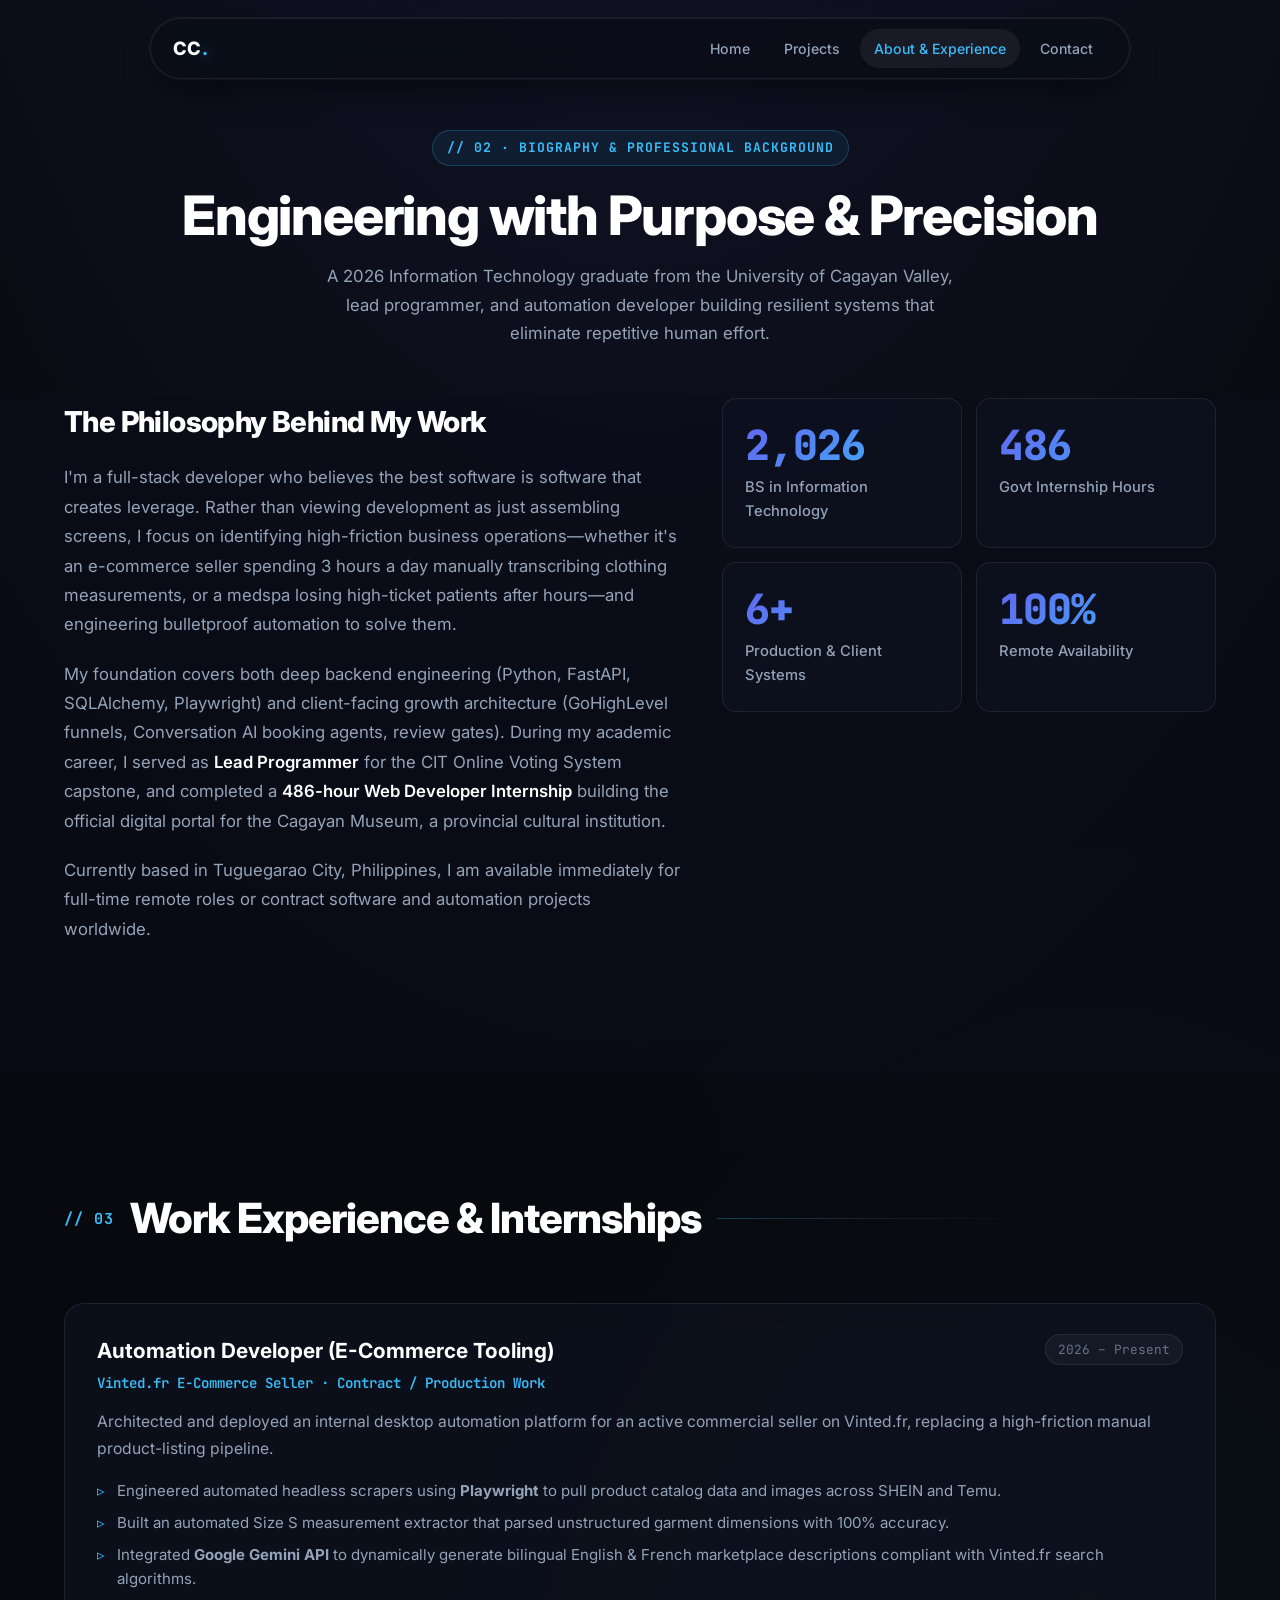
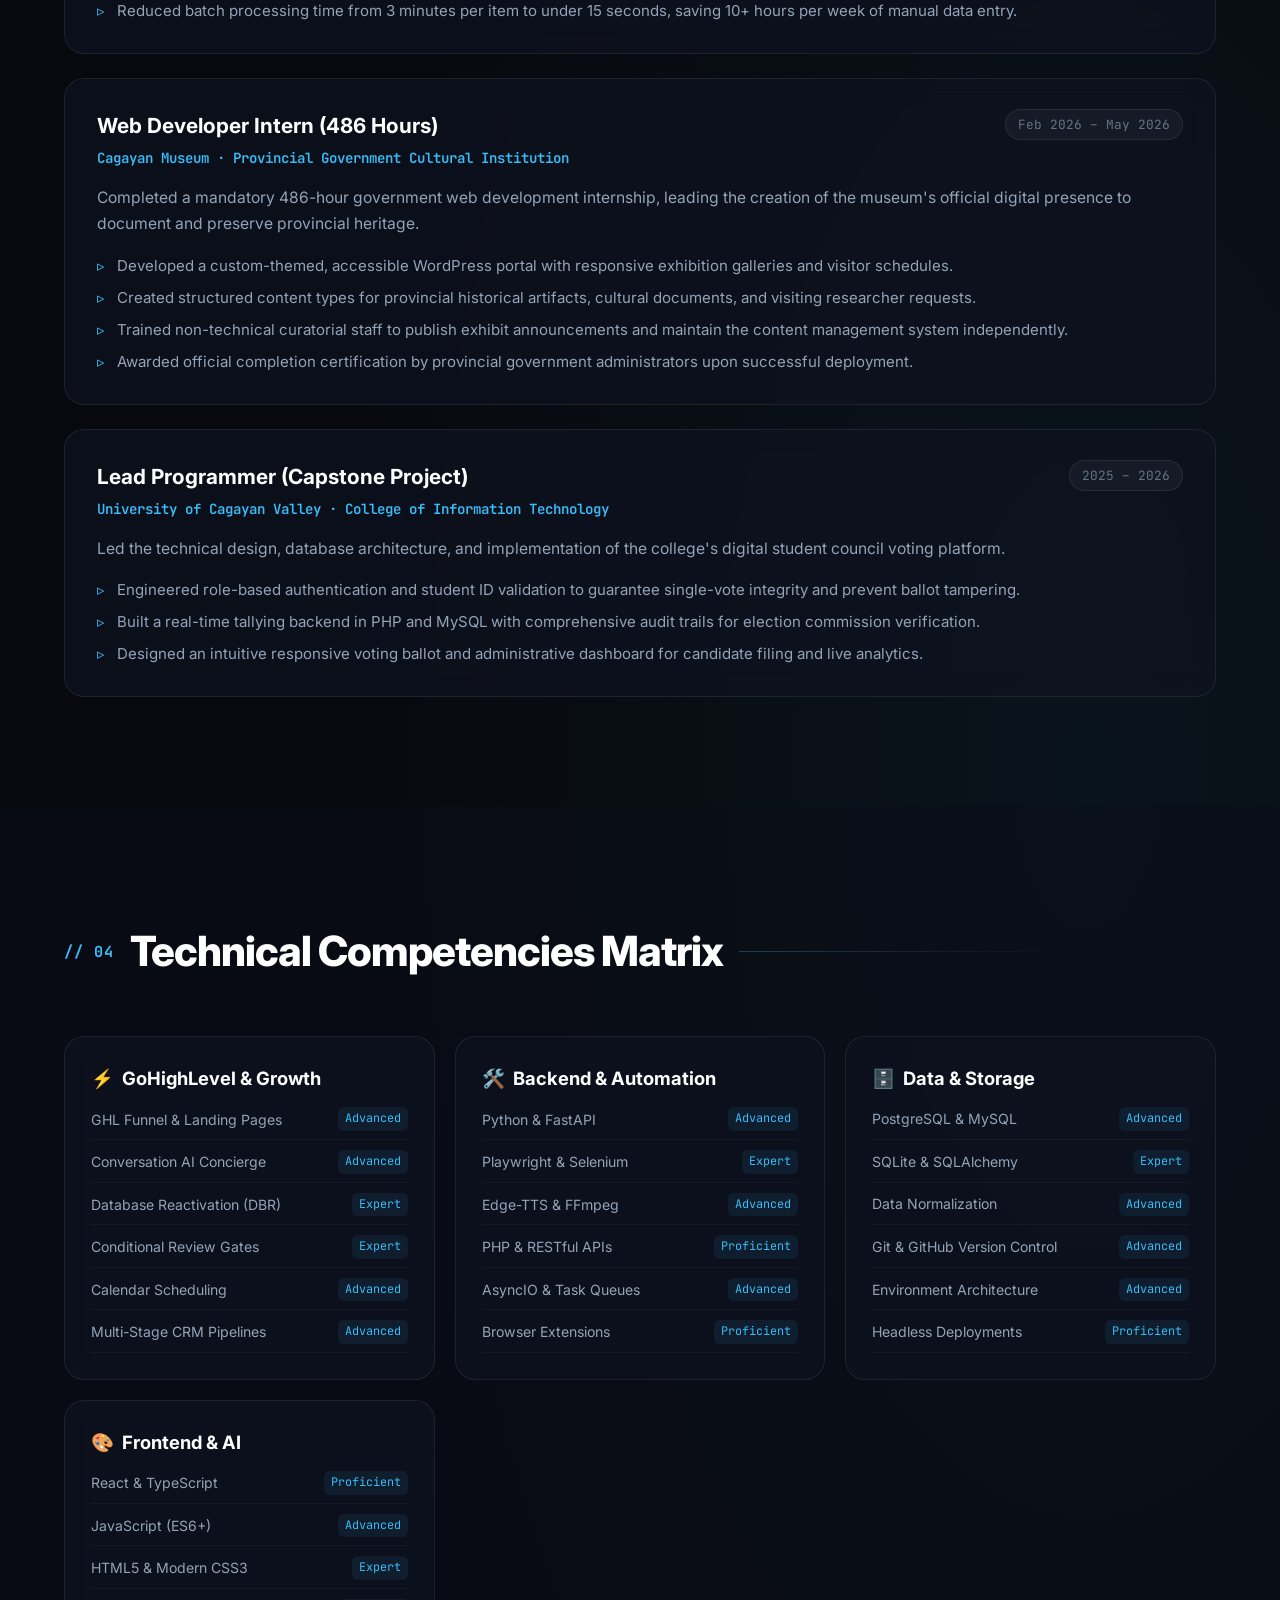
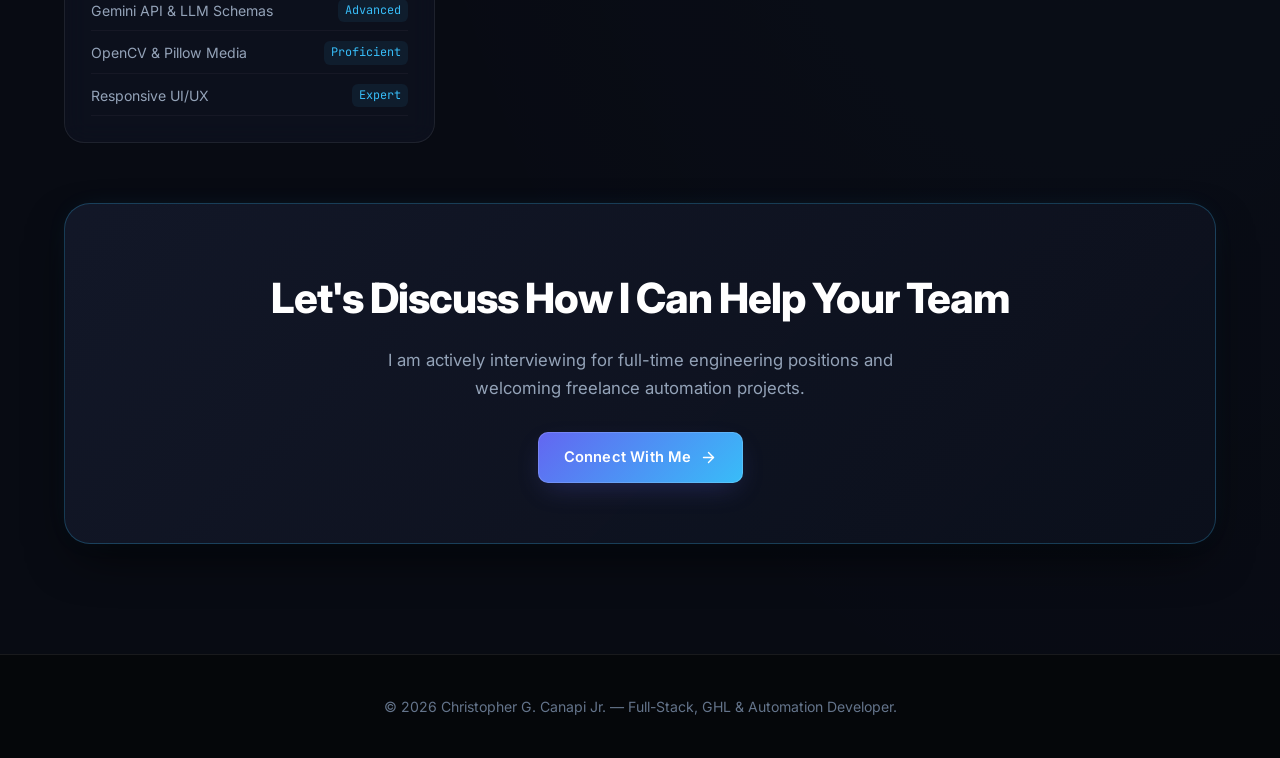
==== about.html @ 41bb8373 "Transform portfolio into multi-page architecture: Home, Projects hub with filters, About & Experienc" ====
<!DOCTYPE html>
<html lang="en">
<head>
<meta charset="UTF-8">
<meta name="viewport" content="width=device-width, initial-scale=1.0">
<title>About &amp; Experience — Christopher G. Canapi Jr.</title>
<meta name="description" content="Learn about Christopher G. Canapi Jr. — IT Graduate from University of Cagayan Valley, 486-hour government web developer intern, and full-stack automation specialist.">
<link rel="canonical" href="https://christophergcanapijr-png.github.io/portfolio/about.html">
<link rel="preconnect" href="https://fonts.googleapis.com">
<link rel="preconnect" href="https://fonts.gstatic.com" crossorigin>
<link href="https://fonts.googleapis.com/css2?family=Inter:wght@400;500;600;700;800&family=JetBrains+Mono:wght@500;700&display=swap" rel="stylesheet">
<link rel="stylesheet" href="styles.css">
</head>
<body>

<a class="skip-link" href="#main-content">Skip to main content</a>
<div class="pointer-glow" aria-hidden="true"></div>

<!-- Top Floating Glass Navigation -->
<header class="nav" id="nav">
  <div class="nav__inner container">
    <a href="index.html" class="nav__logo">CC<span>.</span></a>
    <button class="nav__toggle" id="navToggle" aria-label="Toggle menu" aria-expanded="false">
      <span></span><span></span><span></span>
    </button>
    <nav class="nav__links" id="navLinks">
      <a href="index.html">Home</a>
      <a href="projects.html">Projects</a>
      <a href="about.html" class="active">About &amp; Experience</a>
      <a href="contact.html">Contact</a>
    </nav>
  </div>
</header>

<main id="main-content" tabindex="-1">

<!-- Page Header -->
<section class="page-header">
  <div class="container">
    <div class="page-header__eyebrow">// 02 · BIOGRAPHY &amp; PROFESSIONAL BACKGROUND</div>
    <h1 class="page-header__title">Engineering with Purpose &amp; Precision</h1>
    <p class="page-header__desc">
      A 2026 Information Technology graduate from the University of Cagayan Valley, lead programmer, and automation developer building resilient systems that eliminate repetitive human effort.
    </p>
  </div>
</section>

<!-- About & Bio Section -->
<section class="section" style="padding-top: 0;">
  <div class="container">
    <div class="about__grid">
      <div class="about__text reveal">
        <h2 style="font-size: 1.8rem; font-weight: 800; color: #fff; margin-bottom: 18px; letter-spacing: -0.6px;">
          The Philosophy Behind My Work
        </h2>
        <p>
          I'm a full-stack developer who believes the best software is software that creates leverage. Rather than viewing development as just assembling screens, I focus on identifying high-friction business operations—whether it's an e-commerce seller spending 3 hours a day manually transcribing clothing measurements, or a medspa losing high-ticket patients after hours—and engineering bulletproof automation to solve them.
        </p>
        <p>
          My foundation covers both deep backend engineering (Python, FastAPI, SQLAlchemy, Playwright) and client-facing growth architecture (GoHighLevel funnels, Conversation AI booking agents, review gates). During my academic career, I served as <strong>Lead Programmer</strong> for the CIT Online Voting System capstone, and completed a <strong>486-hour Web Developer Internship</strong> building the official digital portal for the Cagayan Museum, a provincial cultural institution.
        </p>
        <p>
          Currently based in Tuguegarao City, Philippines, I am available immediately for full-time remote roles or contract software and automation projects worldwide.
        </p>
      </div>

      <!-- Quick Facts Bento -->
      <div class="about__stats reveal">
        <div class="stat" data-tilt>
          <div class="stat__num" data-target="2026">2026</div>
          <div class="stat__label">BS in Information Technology</div>
        </div>
        <div class="stat" data-tilt>
          <div class="stat__num" data-target="486">486</div>
          <div class="stat__label">Govt Internship Hours</div>
        </div>
        <div class="stat" data-tilt>
          <div class="stat__num" data-target="6" data-suffix="+">6+</div>
          <div class="stat__label">Production &amp; Client Systems</div>
        </div>
        <div class="stat" data-tilt>
          <div class="stat__num" data-target="100" data-suffix="%">100%</div>
          <div class="stat__label">Remote Availability</div>
        </div>
      </div>
    </div>
  </div>
</section>

<!-- Work Experience & Timeline -->
<section class="section" id="timeline">
  <div class="container">
    <div class="section__head reveal">
      <span class="section__num">// 03</span>
      <h2 class="section__title">Work Experience &amp; Internships</h2>
      <div class="section__line"></div>
    </div>

    <div class="timeline reveal">

      <!-- 1. Vinted.fr E-Commerce Automation -->
      <div class="timeline__item" data-tilt>
        <div class="timeline__header">
          <div>
            <div class="timeline__title">Automation Developer (E-Commerce Tooling)</div>
            <div class="timeline__company">Vinted.fr E-Commerce Seller &middot; Contract / Production Work</div>
          </div>
          <div class="timeline__date">2026 – Present</div>
        </div>
        <div class="timeline__body">
          <p>
            Architected and deployed an internal desktop automation platform for an active commercial seller on Vinted.fr, replacing a high-friction manual product-listing pipeline.
          </p>
          <ul>
            <li>Engineered automated headless scrapers using <strong>Playwright</strong> to pull product catalog data and images across SHEIN and Temu.</li>
            <li>Built an automated Size S measurement extractor that parsed unstructured garment dimensions with 100% accuracy.</li>
            <li>Integrated <strong>Google Gemini API</strong> to dynamically generate bilingual English &amp; French marketplace descriptions compliant with Vinted.fr search algorithms.</li>
            <li>Reduced batch processing time from 3 minutes per item to under 15 seconds, saving 10+ hours per week of manual data entry.</li>
          </ul>
        </div>
      </div>

      <!-- 2. Cagayan Museum Internship -->
      <div class="timeline__item" data-tilt>
        <div class="timeline__header">
          <div>
            <div class="timeline__title">Web Developer Intern (486 Hours)</div>
            <div class="timeline__company">Cagayan Museum &middot; Provincial Government Cultural Institution</div>
          </div>
          <div class="timeline__date">Feb 2026 – May 2026</div>
        </div>
        <div class="timeline__body">
          <p>
            Completed a mandatory 486-hour government web development internship, leading the creation of the museum's official digital presence to document and preserve provincial heritage.
          </p>
          <ul>
            <li>Developed a custom-themed, accessible WordPress portal with responsive exhibition galleries and visitor schedules.</li>
            <li>Created structured content types for provincial historical artifacts, cultural documents, and visiting researcher requests.</li>
            <li>Trained non-technical curatorial staff to publish exhibit announcements and maintain the content management system independently.</li>
            <li>Awarded official completion certification by provincial government administrators upon successful deployment.</li>
          </ul>
        </div>
      </div>

      <!-- 3. CIT Online Voting System -->
      <div class="timeline__item" data-tilt>
        <div class="timeline__header">
          <div>
            <div class="timeline__title">Lead Programmer (Capstone Project)</div>
            <div class="timeline__company">University of Cagayan Valley &middot; College of Information Technology</div>
          </div>
          <div class="timeline__date">2025 – 2026</div>
        </div>
        <div class="timeline__body">
          <p>
            Led the technical design, database architecture, and implementation of the college's digital student council voting platform.
          </p>
          <ul>
            <li>Engineered role-based authentication and student ID validation to guarantee single-vote integrity and prevent ballot tampering.</li>
            <li>Built a real-time tallying backend in PHP and MySQL with comprehensive audit trails for election commission verification.</li>
            <li>Designed an intuitive responsive voting ballot and administrative dashboard for candidate filing and live analytics.</li>
          </ul>
        </div>
      </div>

    </div>
  </div>
</section>

<!-- Comprehensive Technical Skills Matrix -->
<section class="section" id="skills-matrix">
  <div class="container">
    <div class="section__head reveal">
      <span class="section__num">// 04</span>
      <h2 class="section__title">Technical Competencies Matrix</h2>
      <div class="section__line"></div>
    </div>

    <div class="skills-matrix reveal">

      <!-- Column 1: GHL & CRM -->
      <div class="matrix-card" data-tilt>
        <h3><span>⚡</span> GoHighLevel &amp; Growth</h3>
        <ul>
          <li><span>GHL Funnel &amp; Landing Pages</span><span>Advanced</span></li>
          <li><span>Conversation AI Concierge</span><span>Advanced</span></li>
          <li><span>Database Reactivation (DBR)</span><span>Expert</span></li>
          <li><span>Conditional Review Gates</span><span>Expert</span></li>
          <li><span>Calendar Scheduling</span><span>Advanced</span></li>
          <li><span>Multi-Stage CRM Pipelines</span><span>Advanced</span></li>
        </ul>
      </div>

      <!-- Column 2: Backend & Automation -->
      <div class="matrix-card" data-tilt>
        <h3><span>🛠️</span> Backend &amp; Automation</h3>
        <ul>
          <li><span>Python &amp; FastAPI</span><span>Advanced</span></li>
          <li><span>Playwright &amp; Selenium</span><span>Expert</span></li>
          <li><span>Edge-TTS &amp; FFmpeg</span><span>Advanced</span></li>
          <li><span>PHP &amp; RESTful APIs</span><span>Proficient</span></li>
          <li><span>AsyncIO &amp; Task Queues</span><span>Advanced</span></li>
          <li><span>Browser Extensions</span><span>Proficient</span></li>
        </ul>
      </div>

      <!-- Column 3: Databases & Cloud -->
      <div class="matrix-card" data-tilt>
        <h3><span>🗄️</span> Data &amp; Storage</h3>
        <ul>
          <li><span>PostgreSQL &amp; MySQL</span><span>Advanced</span></li>
          <li><span>SQLite &amp; SQLAlchemy</span><span>Expert</span></li>
          <li><span>Data Normalization</span><span>Advanced</span></li>
          <li><span>Git &amp; GitHub Version Control</span><span>Advanced</span></li>
          <li><span>Environment Architecture</span><span>Advanced</span></li>
          <li><span>Headless Deployments</span><span>Proficient</span></li>
        </ul>
      </div>

      <!-- Column 4: Frontend & AI -->
      <div class="matrix-card" data-tilt>
        <h3><span>🎨</span> Frontend &amp; AI</h3>
        <ul>
          <li><span>React &amp; TypeScript</span><span>Proficient</span></li>
          <li><span>JavaScript (ES6+)</span><span>Advanced</span></li>
          <li><span>HTML5 &amp; Modern CSS3</span><span>Expert</span></li>
          <li><span>Gemini API &amp; LLM Schemas</span><span>Advanced</span></li>
          <li><span>OpenCV &amp; Pillow Media</span><span>Proficient</span></li>
          <li><span>Responsive UI/UX</span><span>Expert</span></li>
        </ul>
      </div>

    </div>

    <!-- Contact CTA Banner -->
    <div class="cta-banner reveal">
      <h2>Let's Discuss How I Can Help Your Team</h2>
      <p>I am actively interviewing for full-time engineering positions and welcoming freelance automation projects.</p>
      <a href="contact.html" class="btn btn--primary">
        <span>Connect With Me</span>
        <svg viewBox="0 0 24 24" fill="none" stroke="currentColor" stroke-width="2" stroke-linecap="round" stroke-linejoin="round" style="width: 17px; height: 17px;"><line x1="5" y1="12" x2="19" y2="12"></line><polyline points="12 5 19 12 12 19"></polyline></svg>
      </a>
    </div>

  </div>
</section>

</main>

<!-- Footer -->
<footer class="footer">
  <div class="container footer__inner">
    <p>&copy; <span id="year"></span> Christopher G. Canapi Jr. — Full-Stack, GHL &amp; Automation Developer.</p>
  </div>
</footer>

<button class="to-top" id="toTop" aria-label="Scroll to top" type="button">
  <svg viewBox="0 0 24 24" fill="none" stroke="currentColor" stroke-width="2.4" stroke-linecap="round" stroke-linejoin="round"><polyline points="18 15 12 9 6 15"/></svg>
</button>

<script src="script.js"></script>
</body>
</html>
---- styles.css ----
/* ==========================================================================
   CHRISTOPHER G. CANAPI JR. — PORTFOLIO STYLES
   Aesthetic: Ultra-Modern Dark Slate · Electric Indigo & Cyber Cyan Accents
   Design System: Glassmorphism · Bento Grids · 16:9 Cinema Preview Frames
   ========================================================================== */

/* ===== Reset & Base ===== */
*, *::before, *::after {
  box-sizing: border-box;
  margin: 0;
  padding: 0;
}

html {
  scroll-behavior: smooth;
  color-scheme: dark;
}

:root {
  /* Color Palette — Deep Cosmic Slate & Vibrant Neon Glow */
  --bg: #07090e;
  --bg-subtle: #0b0f19;
  --bg-card: rgba(14, 19, 32, 0.72);
  --bg-glass: rgba(18, 25, 42, 0.65);
  --bg-glass-heavy: rgba(10, 14, 24, 0.85);

  --border: rgba(255, 255, 255, 0.08);
  --border-light: rgba(255, 255, 255, 0.04);
  --border-hover: rgba(99, 102, 241, 0.45);
  --border-cyan: rgba(56, 189, 248, 0.55);

  --text: #f8fafc;
  --text-dim: #94a3b8;
  --text-muted: #64748b;

  --cyan: #38bdf8;
  --cyan-bright: #00f2fe;
  --indigo: #6366f1;
  --violet: #818cf8;
  --purple: #a855f7;
  --emerald: #10b981;

  --accent: #6366f1;
  --accent-cyan: #38bdf8;

  --gradient-accent: linear-gradient(135deg, #6366f1 0%, #38bdf8 100%);
  --gradient-accent-hover: linear-gradient(135deg, #4f46e5 0%, #0284c7 100%);
  --gradient-text: linear-gradient(180deg, #ffffff 15%, #94a3b8 100%);
  --gradient-glow: linear-gradient(135deg, #38bdf8 0%, #818cf8 50%, #c084fc 100%);

  --glow-cyan: rgba(56, 189, 248, 0.22);
  --glow-indigo: rgba(99, 102, 241, 0.28);

  --radius-xs: 6px;
  --radius-sm: 10px;
  --radius-md: 14px;
  --radius-lg: 20px;
  --radius-xl: 26px;
  --radius-pill: 9999px;

  --container: 1200px;
  --shadow-card: 0 16px 40px -15px rgba(0, 0, 0, 0.65), 0 0 0 1px rgba(255, 255, 255, 0.06);
  --shadow-hover: 0 24px 60px -20px rgba(99, 102, 241, 0.35), 0 0 0 1px rgba(56, 189, 248, 0.4);

  --ease-spring: cubic-bezier(0.16, 1, 0.3, 1);
}

body {
  font-family: 'Inter', -apple-system, BlinkMacSystemFont, 'Segoe UI', Roboto, sans-serif;
  background-color: var(--bg);
  background-image: 
    radial-gradient(ellipse 80% 50% at 50% -20%, rgba(99, 102, 241, 0.15), transparent),
    radial-gradient(ellipse 60% 40% at 85% 60%, rgba(56, 189, 248, 0.06), transparent);
  color: var(--text);
  line-height: 1.65;
  -webkit-font-smoothing: antialiased;
  -moz-osx-font-smoothing: grayscale;
  overflow-x: hidden;
  position: relative;
}

/* Accessibility */
a { color: inherit; text-decoration: none; }
img { max-width: 100%; display: block; }
button { font-family: inherit; cursor: pointer; border: none; background: none; color: inherit; }
.sr-only {
  position: absolute !important;
  width: 1px !important;
  height: 1px !important;
  padding: 0 !important;
  margin: -1px !important;
  overflow: hidden !important;
  clip: rect(0, 0, 0, 0) !important;
  white-space: nowrap !important;
  border: 0 !important;
}

::selection {
  background: rgba(56, 189, 248, 0.35);
  color: #fff;
}

.skip-link {
  position: absolute;
  top: -60px;
  left: 20px;
  background: var(--cyan);
  color: #07090e;
  padding: 10px 18px;
  border-radius: var(--radius-sm);
  font-weight: 700;
  z-index: 1000;
  transition: top 0.2s ease;
}
.skip-link:focus { top: 20px; }

.container {
  width: 100%;
  max-width: var(--container);
  margin: 0 auto;
  padding: 0 24px;
}

/* ===== Interactive Pointer Spotlight ===== */
.pointer-glow {
  position: fixed;
  left: var(--pointer-x, -999px);
  top: var(--pointer-y, -999px);
  pointer-events: none;
  z-index: 1;
  width: 600px;
  height: 600px;
  border-radius: 50%;
  background: radial-gradient(circle, rgba(99, 102, 241, 0.14) 0%, rgba(56, 189, 248, 0.05) 45%, transparent 70%);
  transform: translate(-50%, -50%);
  filter: blur(40px);
  opacity: 0.85;
  transition: opacity 0.3s ease;
}

/* ===== Floating Glass Navigation ===== */
.nav {
  position: fixed;
  top: 18px;
  left: 0;
  right: 0;
  z-index: 100;
  pointer-events: none;
}

.nav__inner {
  pointer-events: auto;
  max-width: 980px;
  margin: 0 auto;
  padding: 10px 22px;
  background: var(--bg-glass-heavy);
  backdrop-filter: blur(20px);
  -webkit-backdrop-filter: blur(20px);
  border: 1px solid var(--border);
  border-radius: var(--radius-pill);
  box-shadow: 0 16px 36px -12px rgba(0, 0, 0, 0.65), 0 0 0 1px rgba(255, 255, 255, 0.05);
  display: flex;
  align-items: center;
  justify-content: space-between;
  transition: all 0.3s var(--ease-spring);
}

.nav.scrolled .nav__inner {
  border-color: rgba(56, 189, 248, 0.3);
  box-shadow: 0 20px 40px -10px rgba(0, 0, 0, 0.8), 0 0 20px -5px var(--glow-cyan);
}

.nav__logo {
  display: inline-flex;
  align-items: center;
  gap: 2px;
  font-weight: 800;
  font-size: 1.15rem;
  letter-spacing: -0.5px;
  color: #fff;
  transition: transform 0.25s ease;
}
.nav__logo:hover { transform: scale(1.05); }
.nav__logo span {
  color: var(--cyan);
  text-shadow: 0 0 12px var(--cyan);
}

.nav__links {
  display: flex;
  align-items: center;
  gap: 6px;
}

.nav__links a {
  position: relative;
  font-size: 0.88rem;
  font-weight: 500;
  color: var(--text-dim);
  padding: 8px 14px;
  border-radius: var(--radius-pill);
  transition: color 0.2s ease, background 0.2s ease;
}

.nav__links a:hover,
.nav__links a.active {
  color: #fff;
  background: rgba(255, 255, 255, 0.06);
}

.nav__links a.active {
  color: var(--cyan);
}

.nav__toggle {
  display: none;
  width: 36px;
  height: 36px;
  border-radius: var(--radius-sm);
  background: rgba(255, 255, 255, 0.04);
  border: 1px solid var(--border);
  align-items: center;
  justify-content: center;
  flex-direction: column;
  gap: 5px;
}
.nav__toggle span {
  display: block;
  width: 18px;
  height: 2px;
  background: var(--text);
  border-radius: 2px;
  transition: transform 0.25s ease, opacity 0.25s ease;
}
.nav__toggle.open span:nth-child(1) { transform: translateY(7px) rotate(45deg); }
.nav__toggle.open span:nth-child(2) { opacity: 0; }
.nav__toggle.open span:nth-child(3) { transform: translateY(-7px) rotate(-45deg); }

/* ===== Hero Section ===== */
.hero {
  position: relative;
  min-height: 100vh;
  display: flex;
  align-items: center;
  padding: 140px 0 90px;
  overflow: hidden;
}

.hero__bg {
  position: absolute;
  inset: 0;
  z-index: 0;
  pointer-events: none;
}

.blob {
  position: absolute;
  border-radius: 50%;
  filter: blur(120px);
  opacity: 0.45;
}
.blob--1 {
  width: 650px;
  height: 650px;
  background: var(--indigo);
  top: -200px;
  left: -150px;
  animation: blobFloat 16s ease-in-out infinite alternate;
}
.blob--2 {
  width: 550px;
  height: 550px;
  background: var(--cyan);
  bottom: -150px;
  right: -100px;
  animation: blobFloat 20s ease-in-out infinite alternate-reverse;
}

@keyframes blobFloat {
  0% { transform: translate(0, 0) scale(1); }
  50% { transform: translate(60px, -40px) scale(1.12); }
  100% { transform: translate(-30px, 30px) scale(0.95); }
}

.grid {
  position: absolute;
  inset: 0;
  background-image:
    linear-gradient(rgba(255, 255, 255, 0.02) 1px, transparent 1px),
    linear-gradient(90deg, rgba(255, 255, 255, 0.02) 1px, transparent 1px);
  background-size: 54px 54px;
  mask-image: radial-gradient(ellipse at center, #000 35%, transparent 75%);
  -webkit-mask-image: radial-gradient(ellipse at center, #000 35%, transparent 75%);
}

.particles {
  position: absolute;
  inset: 0;
  width: 100%;
  height: 100%;
}

.hero__inner {
  position: relative;
  z-index: 1;
  display: grid;
  grid-template-columns: minmax(0, 1.25fr) minmax(0, 0.95fr);
  gap: 60px;
  align-items: center;
}

.hero__text { min-width: 0; }

.hero__greeting {
  display: inline-flex;
  align-items: center;
  gap: 10px;
  padding: 6px 14px;
  border-radius: var(--radius-pill);
  background: rgba(16, 185, 129, 0.08);
  border: 1px solid rgba(16, 185, 129, 0.25);
  color: #34d399;
  font-family: 'JetBrains Mono', monospace;
  font-size: 0.82rem;
  letter-spacing: 0.4px;
  margin-bottom: 24px;
}
.hero__greeting span {
  width: 7px;
  height: 7px;
  border-radius: 50%;
  background: #10b981;
  box-shadow: 0 0 10px #10b981;
  animation: pulseDot 2s infinite;
}

@keyframes pulseDot {
  0%, 100% { opacity: 1; transform: scale(1); }
  50% { opacity: 0.4; transform: scale(0.8); }
}

.hero__name {
  font-size: clamp(2.6rem, 5.2vw, 4.4rem);
  font-weight: 800;
  line-height: 1.08;
  letter-spacing: -1.8px;
  color: #fff;
  margin-bottom: 16px;
}

.accent {
  background: var(--gradient-glow);
  -webkit-background-clip: text;
  background-clip: text;
  color: transparent;
  display: inline-block;
}

.hero__title {
  font-size: clamp(1.2rem, 2.5vw, 1.7rem);
  font-weight: 500;
  color: var(--text-dim);
  margin-bottom: 22px;
  display: flex;
  align-items: center;
  flex-wrap: wrap;
}

.caret {
  display: inline-block;
  width: 3px;
  height: 1.1em;
  background: var(--cyan);
  box-shadow: 0 0 10px var(--cyan);
  margin-left: 4px;
  vertical-align: -2px;
  border-radius: 1px;
  animation: blink 1s steps(2) infinite;
}
@keyframes blink { 50% { opacity: 0; } }

.hero__intro {
  max-width: 580px;
  color: var(--text-dim);
  font-size: 1.05rem;
  line-height: 1.7;
  margin-bottom: 34px;
}

.hero__cta {
  display: flex;
  gap: 12px;
  flex-wrap: wrap;
  align-items: center;
  margin-bottom: 36px;
}

/* Button System */
.btn {
  display: inline-flex;
  align-items: center;
  justify-content: center;
  gap: 8px;
  padding: 13px 26px;
  border-radius: var(--radius-sm);
  font-size: 0.92rem;
  font-weight: 600;
  letter-spacing: 0.2px;
  transition: all 0.25s var(--ease-spring);
  position: relative;
  overflow: hidden;
}

.btn--primary {
  background: var(--gradient-accent);
  color: #ffffff;
  box-shadow: 0 10px 28px -8px var(--glow-indigo), 0 0 0 1px rgba(255, 255, 255, 0.15) inset;
}
.btn--primary:hover {
  transform: translateY(-2px);
  box-shadow: 0 14px 34px -6px var(--glow-cyan), 0 0 0 1px rgba(255, 255, 255, 0.25) inset;
}
.btn--primary::after {
  content: "";
  position: absolute;
  top: 0; left: -100%;
  width: 60%; height: 100%;
  background: linear-gradient(90deg, transparent, rgba(255, 255, 255, 0.22), transparent);
  transform: skewX(-20deg);
  transition: left 0.6s ease;
}
.btn--primary:hover::after { left: 140%; }

.btn--ghost {
  background: var(--bg-card);
  backdrop-filter: blur(12px);
  border: 1px solid var(--border);
  color: var(--text);
}
.btn--ghost:hover {
  border-color: var(--border-cyan);
  background: rgba(56, 189, 248, 0.08);
  color: #fff;
  transform: translateY(-2px);
}

.hero__meta {
  display: flex;
  align-items: center;
  gap: 12px;
  flex-wrap: wrap;
  color: var(--text-muted);
  font-size: 0.86rem;
  font-family: 'JetBrains Mono', monospace;
  margin-bottom: 22px;
}
.hero__meta .dot {
  width: 6px;
  height: 6px;
  border-radius: 50%;
  background: var(--emerald);
  box-shadow: 0 0 8px var(--emerald);
}

.hero__socials {
  display: flex;
  gap: 10px;
}
.social {
  width: 42px;
  height: 42px;
  border-radius: var(--radius-sm);
  display: inline-flex;
  align-items: center;
  justify-content: center;
  background: var(--bg-card);
  border: 1px solid var(--border);
  color: var(--text-dim);
  transition: all 0.25s var(--ease-spring);
}
.social svg { width: 19px; height: 19px; }
.social:hover {
  transform: translateY(-3px);
  color: #fff;
  border-color: var(--cyan);
  background: rgba(56, 189, 248, 0.12);
  box-shadow: 0 8px 24px -6px var(--glow-cyan);
}

/* Hero Profile Card (3D Studio Frame) */
.hero__photo {
  position: relative;
  justify-self: center;
  width: min(340px, 85vw);
}

.hero__photo-ring {
  position: absolute;
  inset: -8px;
  border-radius: var(--radius-xl);
  background: conic-gradient(from 0deg, var(--indigo), var(--cyan), var(--purple), var(--indigo));
  filter: blur(16px);
  opacity: 0.55;
  z-index: 0;
  animation: ringSpin 10s linear infinite;
}
@keyframes ringSpin { to { transform: rotate(360deg); } }

.hero__photo-inner {
  position: relative;
  z-index: 1;
  border-radius: var(--radius-xl);
  background: linear-gradient(135deg, rgba(22, 28, 44, 0.9), rgba(11, 15, 26, 0.95));
  border: 1px solid rgba(255, 255, 255, 0.12);
  box-shadow: var(--shadow-card);
  overflow: hidden;
  aspect-ratio: 1;
}

.hero__photo-inner img {
  width: 100%;
  height: 100%;
  object-fit: cover;
  transition: transform 0.5s var(--ease-spring);
}
.hero__photo:hover .hero__photo-inner img {
  transform: scale(1.04);
}

.hero__orbit {
  position: absolute;
  z-index: 2;
  padding: 6px 14px;
  border-radius: var(--radius-pill);
  background: var(--bg-glass-heavy);
  backdrop-filter: blur(16px);
  border: 1px solid var(--border);
  color: #fff;
  font-family: 'JetBrains Mono', monospace;
  font-size: 0.76rem;
  font-weight: 700;
  letter-spacing: 0.5px;
  box-shadow: 0 10px 24px -6px rgba(0, 0, 0, 0.6);
  pointer-events: none;
}
.hero__orbit--top {
  top: -14px;
  right: -10px;
  border-color: rgba(56, 189, 248, 0.4);
  color: var(--cyan);
}
.hero__orbit--bottom {
  bottom: -14px;
  left: -10px;
  border-color: rgba(99, 102, 241, 0.4);
  color: var(--violet);
}

.hero__scroll {
  position: absolute;
  bottom: 26px;
  left: 50%;
  transform: translateX(-50%);
  width: 24px;
  height: 38px;
  border: 2px solid var(--border);
  border-radius: 12px;
  display: flex;
  justify-content: center;
  padding-top: 5px;
  transition: border-color 0.25s ease;
  z-index: 1;
}
.hero__scroll:hover { border-color: var(--cyan); }
.hero__scroll span {
  width: 3px;
  height: 6px;
  background: var(--cyan);
  border-radius: 2px;
  animation: scrollDot 1.8s infinite;
}
@keyframes scrollDot {
  0% { transform: translateY(0); opacity: 1; }
  100% { transform: translateY(14px); opacity: 0; }
}

/* ===== Motion Strip / Tech Ticker ===== */
.motion-strip {
  width: 100%;
  overflow: hidden;
  background: rgba(14, 19, 32, 0.45);
  border-top: 1px solid var(--border);
  border-bottom: 1px solid var(--border);
  padding: 16px 0;
  backdrop-filter: blur(10px);
}
.motion-strip__track {
  display: flex;
  align-items: center;
  gap: 28px;
  white-space: nowrap;
  animation: ticker 32s linear infinite;
  font-family: 'JetBrains Mono', monospace;
  font-size: 0.88rem;
  color: var(--text-dim);
  text-transform: uppercase;
  letter-spacing: 0.6px;
}
.motion-strip__track span {
  transition: color 0.2s ease;
}
.motion-strip__track i {
  display: inline-block;
  width: 5px;
  height: 5px;
  border-radius: 50%;
  background: var(--cyan);
  box-shadow: 0 0 8px var(--cyan);
}
@keyframes ticker {
  0% { transform: translateX(0); }
  100% { transform: translateX(-50%); }
}

/* ===== Sections Layout ===== */
.section {
  padding: 110px 0;
  position: relative;
}
.section:nth-of-type(even) {
  background: rgba(10, 14, 24, 0.55);
}

.section__head {
  display: flex;
  align-items: center;
  gap: 16px;
  margin-bottom: 50px;
}
.section__num {
  font-family: 'JetBrains Mono', monospace;
  color: var(--cyan);
  font-size: 0.95rem;
  font-weight: 700;
  letter-spacing: 1px;
}
.section__title {
  font-size: clamp(1.8rem, 3.8vw, 2.6rem);
  font-weight: 800;
  letter-spacing: -1px;
  color: #fff;
}
.section__line {
  flex: 1;
  height: 1px;
  background: linear-gradient(to right, rgba(56, 189, 248, 0.3), var(--border), transparent);
  max-width: 320px;
}

/* ===== Bento About Grid ===== */
.about__grid {
  display: grid;
  grid-template-columns: minmax(0, 1.25fr) minmax(0, 1fr);
  gap: 40px;
  align-items: start;
}
.about__text p {
  color: var(--text-dim);
  margin-bottom: 20px;
  font-size: 1.05rem;
  line-height: 1.75;
}
.about__text strong {
  color: #fff;
  font-weight: 600;
}

.about__stats {
  display: grid;
  grid-template-columns: repeat(2, 1fr);
  gap: 14px;
}
.stat {
  background: var(--bg-card);
  border: 1px solid var(--border);
  border-radius: var(--radius-md);
  padding: 24px 22px;
  transition: all 0.3s var(--ease-spring);
  backdrop-filter: blur(12px);
  position: relative;
  overflow: hidden;
}
.stat:hover {
  transform: translateY(-4px);
  border-color: var(--cyan);
  background: rgba(56, 189, 248, 0.05);
  box-shadow: 0 14px 30px -10px var(--glow-cyan);
}
.stat__num {
  font-size: 2.6rem;
  font-weight: 800;
  letter-spacing: -1px;
  background: var(--gradient-accent);
  -webkit-background-clip: text;
  background-clip: text;
  color: transparent;
  line-height: 1.1;
  margin-bottom: 6px;
  font-family: 'JetBrains Mono', monospace;
}
.stat__label {
  color: var(--text-dim);
  font-size: 0.92rem;
  font-weight: 500;
}

/* ===== Skills / Architecture Grid ===== */
.skills__intro {
  color: var(--text-dim);
  font-size: 1.02rem;
  margin-bottom: 34px;
  max-width: 650px;
}

.skills__grid {
  display: grid;
  grid-template-columns: repeat(auto-fit, minmax(320px, 1fr));
  gap: 20px;
}

.skill-group {
  background: var(--bg-card);
  border: 1px solid var(--border);
  border-radius: var(--radius-lg);
  padding: 30px 28px;
  transition: all 0.3s var(--ease-spring);
  backdrop-filter: blur(12px);
  position: relative;
  overflow: hidden;
}
.skill-group::before {
  content: "";
  position: absolute;
  top: 0; left: 0; right: 0;
  height: 2px;
  background: linear-gradient(90deg, var(--cyan), var(--indigo), transparent);
  opacity: 0;
  transition: opacity 0.3s ease;
}
.skill-group:hover {
  transform: translateY(-5px);
  border-color: rgba(56, 189, 248, 0.4);
  box-shadow: 0 16px 36px -12px var(--glow-cyan);
}
.skill-group:hover::before { opacity: 1; }

.skill-group__num {
  display: inline-block;
  font-family: 'JetBrains Mono', monospace;
  font-size: 0.78rem;
  font-weight: 700;
  color: var(--cyan);
  padding: 3px 8px;
  border-radius: var(--radius-xs);
  background: rgba(56, 189, 248, 0.08);
  border: 1px solid rgba(56, 189, 248, 0.2);
  margin-bottom: 16px;
}

.skill-group h3 {
  font-size: 1.25rem;
  font-weight: 700;
  color: #fff;
  margin-bottom: 10px;
}
.skill-group p {
  color: var(--text-dim);
  font-size: 0.95rem;
  line-height: 1.6;
  margin-bottom: 20px;
}

.skill-group ul {
  list-style: none;
  display: flex;
  flex-wrap: wrap;
  gap: 8px;
}
.skill-group li {
  font-size: 0.8rem;
  font-family: 'JetBrains Mono', monospace;
  color: var(--text-dim);
  padding: 5px 11px;
  border-radius: var(--radius-sm);
  background: rgba(255, 255, 255, 0.03);
  border: 1px solid var(--border);
  transition: all 0.2s ease;
}
.skill-group:hover li {
  border-color: rgba(56, 189, 248, 0.25);
  color: #e2e8f0;
}

/* ===== Segmented Numbered Project Tabs ===== */
.project-tabs {
  display: flex;
  flex-wrap: wrap;
  gap: 8px;
  margin-bottom: 24px;
  background: rgba(14, 19, 32, 0.65);
  padding: 8px;
  border-radius: var(--radius-md);
  border: 1px solid var(--border);
  backdrop-filter: blur(16px);
  width: fit-content;
  max-width: 100%;
}

.project-tab {
  display: inline-flex;
  align-items: center;
  gap: 10px;
  padding: 10px 18px;
  border-radius: var(--radius-sm);
  background: transparent;
  border: 1px solid transparent;
  color: var(--text-dim);
  font-size: 0.88rem;
  font-weight: 500;
  cursor: pointer;
  transition: all 0.2s var(--ease-spring);
}
.project-tab:hover {
  color: #fff;
  background: rgba(255, 255, 255, 0.04);
}
.project-tab.is-active {
  background: rgba(56, 189, 248, 0.12);
  border-color: rgba(56, 189, 248, 0.45);
  color: #fff;
  box-shadow: 0 4px 16px -4px var(--glow-cyan);
}

.project-tab__num {
  display: inline-flex;
  align-items: center;
  justify-content: center;
  padding: 2px 7px;
  border-radius: var(--radius-xs);
  background: rgba(255, 255, 255, 0.05);
  color: var(--cyan);
  font-family: 'JetBrains Mono', monospace;
  font-size: 0.72rem;
  font-weight: 700;
}
.project-tab.is-active .project-tab__num {
  background: var(--cyan);
  color: #07090e;
}

/* Project Panels Toggle */
.project-panel {
  display: none !important;
}
.project-panel.is-active {
  display: grid !important;
  animation: panelSlideIn 0.35s var(--ease-spring);
}
@keyframes panelSlideIn {
  from { opacity: 0; transform: translateY(10px); }
  to { opacity: 1; transform: translateY(0); }
}

/* ===== Project Studio Card Layout ===== */
.project {
  background: var(--bg-card);
  border: 1px solid var(--border);
  border-radius: var(--radius-xl);
  overflow: hidden;
  box-shadow: var(--shadow-card);
  backdrop-filter: blur(14px);
  position: relative;
  transition: all 0.35s var(--ease-spring);
}
.project:hover {
  border-color: rgba(56, 189, 248, 0.4);
  box-shadow: var(--shadow-hover);
}

.project--featured {
  display: grid;
  grid-template-columns: minmax(0, 1.05fr) minmax(0, 1fr);
  align-items: stretch;
}

/* 16:9 Cinema Media Showcase Frame */
.project__cover {
  position: relative;
  background: #090c14;
  overflow: hidden;
  min-height: 380px;
  display: flex;
  align-items: center;
  justify-content: center;
}

.project__cover--gallery {
  position: relative;
  width: 100%;
  height: 100%;
}

.gallery__img {
  position: absolute;
  inset: 0;
  width: 100%;
  height: 100%;
  object-fit: cover;
  opacity: 0;
  transition: opacity 0.5s ease, transform 0.6s var(--ease-spring);
  cursor: zoom-in;
}
.gallery__img.is-active {
  opacity: 1;
  position: relative;
  z-index: 1;
}
.project:hover .gallery__img.is-active {
  transform: scale(1.025);
}

.project__badge {
  position: absolute;
  top: 16px;
  left: 16px;
  z-index: 5;
  padding: 6px 13px;
  border-radius: var(--radius-pill);
  background: var(--bg-glass-heavy);
  backdrop-filter: blur(14px);
  border: 1px solid rgba(255, 255, 255, 0.12);
  color: var(--cyan);
  font-family: 'JetBrains Mono', monospace;
  font-size: 0.74rem;
  font-weight: 700;
  letter-spacing: 0.4px;
}

.gallery__dots {
  position: absolute;
  bottom: 16px;
  left: 50%;
  transform: translateX(-50%);
  z-index: 5;
  display: flex;
  gap: 7px;
  padding: 6px 10px;
  background: rgba(7, 9, 14, 0.75);
  backdrop-filter: blur(12px);
  border-radius: var(--radius-pill);
  border: 1px solid var(--border);
}
.gallery__dot {
  width: 8px;
  height: 8px;
  border-radius: 50%;
  background: rgba(255, 255, 255, 0.25);
  transition: all 0.25s ease;
}
.gallery__dot.is-active {
  width: 22px;
  border-radius: 4px;
  background: var(--cyan);
  box-shadow: 0 0 10px var(--cyan);
}

/* Engineering Dossier (Right Body Column) */
.project__body {
  padding: 34px 38px;
  display: flex;
  flex-direction: column;
  justify-content: center;
  min-width: 0;
}

.project__eyebrow {
  color: var(--cyan);
  font-family: 'JetBrains Mono', monospace;
  font-size: 0.8rem;
  font-weight: 700;
  text-transform: uppercase;
  letter-spacing: 0.8px;
  margin-bottom: 10px;
}

.project__body h3 {
  font-size: 1.55rem;
  font-weight: 800;
  color: #fff;
  letter-spacing: -0.5px;
  margin-bottom: 14px;
  line-height: 1.25;
}

.project__body p {
  color: var(--text-dim);
  font-size: 0.98rem;
  line-height: 1.68;
  margin-bottom: 22px;
}

/* Proof Metrics Matrix */
.project__proof {
  display: grid;
  grid-template-columns: repeat(3, 1fr);
  gap: 10px;
  margin-bottom: 22px;
}
.project__proof > div {
  background: rgba(255, 255, 255, 0.025);
  border: 1px solid var(--border);
  border-radius: var(--radius-sm);
  padding: 10px 12px;
  text-align: center;
}
.project__proof strong {
  display: block;
  font-family: 'JetBrains Mono', monospace;
  font-size: 1.2rem;
  font-weight: 800;
  color: var(--cyan);
  line-height: 1.1;
  margin-bottom: 2px;
}
.project__proof span {
  font-size: 0.72rem;
  color: var(--text-muted);
  text-transform: uppercase;
  letter-spacing: 0.3px;
}

/* Project Tech Tags */
.project__tags {
  list-style: none;
  display: flex;
  flex-wrap: wrap;
  gap: 7px;
  margin-bottom: 26px;
}
.project__tags li {
  font-size: 0.78rem;
  font-family: 'JetBrains Mono', monospace;
  color: var(--text-dim);
  padding: 4px 10px;
  border-radius: var(--radius-xs);
  background: rgba(255, 255, 255, 0.035);
  border: 1px solid var(--border);
  transition: all 0.2s ease;
}
.project:hover .project__tags li {
  border-color: rgba(56, 189, 248, 0.22);
}

.project__actions {
  display: flex;
  gap: 12px;
  flex-wrap: wrap;
  align-items: center;
}

.project__btn {
  display: inline-flex;
  align-items: center;
  gap: 8px;
  padding: 11px 22px;
  border-radius: var(--radius-sm);
  font-size: 0.9rem;
  font-weight: 600;
  transition: all 0.25s var(--ease-spring);
}
.project__btn svg {
  width: 17px;
  height: 17px;
}
.project__btn--primary {
  background: var(--gradient-accent);
  color: #fff;
  box-shadow: 0 8px 22px -6px var(--glow-indigo);
}
.project__btn--primary:hover {
  transform: translateY(-2px);
  box-shadow: 0 12px 28px -4px var(--glow-cyan);
}
.project__btn--secondary {
  background: rgba(255, 255, 255, 0.04);
  border: 1px solid var(--border);
  color: var(--text);
}
.project__btn--secondary:hover {
  border-color: var(--cyan);
  background: rgba(56, 189, 248, 0.08);
  color: #fff;
  transform: translateY(-2px);
}

/* ===== Contact Section ===== */
.contact__inner {
  max-width: 820px;
  margin: 0 auto;
  text-align: center;
}
.contact__lead {
  font-size: 1.15rem;
  color: var(--text-dim);
  line-height: 1.75;
  margin-bottom: 42px;
}

.contact__links {
  display: grid;
  grid-template-columns: repeat(auto-fit, minmax(260px, 1fr));
  gap: 16px;
  text-align: left;
}

.contact__card {
  display: flex;
  align-items: center;
  gap: 18px;
  padding: 22px 24px;
  border-radius: var(--radius-md);
  background: var(--bg-card);
  border: 1px solid var(--border);
  backdrop-filter: blur(14px);
  transition: all 0.25s var(--ease-spring);
}
.contact__card:hover {
  transform: translateY(-4px);
  border-color: var(--cyan);
  background: rgba(56, 189, 248, 0.06);
  box-shadow: 0 14px 32px -10px var(--glow-cyan);
}

.contact__icon {
  width: 46px;
  height: 46px;
  border-radius: var(--radius-sm);
  background: rgba(56, 189, 248, 0.08);
  border: 1px solid rgba(56, 189, 248, 0.25);
  display: flex;
  align-items: center;
  justify-content: center;
  color: var(--cyan);
  flex-shrink: 0;
  transition: all 0.25s ease;
}
.contact__card:hover .contact__icon {
  background: var(--cyan);
  color: #07090e;
  box-shadow: 0 0 16px var(--cyan);
}
.contact__icon svg { width: 22px; height: 22px; }

.contact__label {
  font-size: 0.76rem;
  font-family: 'JetBrains Mono', monospace;
  color: var(--text-muted);
  text-transform: uppercase;
  letter-spacing: 0.5px;
  margin-bottom: 3px;
}
.contact__value {
  font-size: 0.96rem;
  font-weight: 600;
  color: #fff;
  word-break: break-word;
}

/* ===== Footer ===== */
.footer {
  padding: 40px 0;
  border-top: 1px solid var(--border);
  background: #05070a;
}
.footer__inner {
  text-align: center;
  color: var(--text-muted);
  font-size: 0.88rem;
}

/* ===== AI Copilot Drawer Widget ===== */
.assistant-widget {
  position: fixed;
  bottom: 24px;
  right: 24px;
  z-index: 120;
}

.assistant-launcher {
  display: inline-flex;
  align-items: center;
  gap: 10px;
  padding: 12px 20px;
  border-radius: var(--radius-pill);
  background: var(--gradient-accent);
  color: #fff;
  font-weight: 600;
  font-size: 0.9rem;
  box-shadow: 0 12px 32px -6px var(--glow-cyan);
  transition: all 0.25s var(--ease-spring);
  border: 1px solid rgba(255, 255, 255, 0.2);
}
.assistant-launcher:hover {
  transform: translateY(-3px) scale(1.03);
  box-shadow: 0 16px 40px -4px var(--glow-cyan);
}

.assistant-launcher__badge {
  display: inline-flex;
  align-items: center;
  justify-content: center;
  padding: 2px 7px;
  border-radius: var(--radius-pill);
  background: rgba(0, 0, 0, 0.25);
  font-size: 0.72rem;
  font-family: 'JetBrains Mono', monospace;
  color: var(--cyan-bright);
}

.assistant-chat {
  position: absolute;
  bottom: calc(100% + 14px);
  right: 0;
  width: min(390px, 92vw);
  max-height: min(580px, 80vh);
  background: rgba(11, 15, 26, 0.92);
  backdrop-filter: blur(24px);
  -webkit-backdrop-filter: blur(24px);
  border: 1px solid rgba(56, 189, 248, 0.35);
  border-radius: var(--radius-lg);
  box-shadow: 0 24px 60px -15px rgba(0, 0, 0, 0.8), 0 0 30px -10px var(--glow-cyan);
  display: flex;
  flex-direction: column;
  overflow: hidden;
  animation: chatSlideUp 0.3s var(--ease-spring);
}
@keyframes chatSlideUp {
  from { opacity: 0; transform: translateY(16px) scale(0.96); }
  to { opacity: 1; transform: translateY(0) scale(1); }
}

.assistant-chat__head {
  padding: 16px 20px;
  background: rgba(16, 22, 38, 0.85);
  border-bottom: 1px solid var(--border);
  display: flex;
  align-items: center;
  justify-content: space-between;
}
.assistant-chat__head > div:first-child {
  display: flex;
  align-items: center;
  gap: 12px;
}
.assistant-chat__avatar {
  width: 34px;
  height: 34px;
  border-radius: 50%;
  background: var(--gradient-accent);
  display: flex;
  align-items: center;
  justify-content: center;
  font-size: 0.74rem;
  font-weight: 800;
  color: #fff;
  box-shadow: 0 0 12px var(--glow-cyan);
}
.assistant-chat__head strong {
  display: block;
  font-size: 0.94rem;
  color: #fff;
}
.assistant-chat__head small {
  font-size: 0.74rem;
  color: var(--text-dim);
}

.assistant-chat__actions {
  display: flex;
  align-items: center;
  gap: 10px;
}
.assistant-chat__online {
  font-size: 0.74rem;
  font-family: 'JetBrains Mono', monospace;
  color: var(--emerald);
  display: inline-flex;
  align-items: center;
  gap: 5px;
}
.assistant-chat__online::before {
  content: "";
  width: 6px;
  height: 6px;
  border-radius: 50%;
  background: var(--emerald);
  box-shadow: 0 0 6px var(--emerald);
}
.assistant-chat__close {
  width: 28px;
  height: 28px;
  border-radius: 50%;
  display: flex;
  align-items: center;
  justify-content: center;
  font-size: 1.2rem;
  color: var(--text-dim);
  transition: all 0.2s ease;
}
.assistant-chat__close:hover {
  background: rgba(255, 255, 255, 0.1);
  color: #fff;
}

.assistant-chat__suggestions {
  padding: 12px 16px;
  display: flex;
  flex-wrap: wrap;
  gap: 6px;
  border-bottom: 1px solid var(--border);
  background: rgba(0, 0, 0, 0.2);
}
.assistant-chat__suggestions button {
  font-size: 0.76rem;
  padding: 5px 10px;
  border-radius: var(--radius-pill);
  background: rgba(255, 255, 255, 0.04);
  border: 1px solid var(--border);
  color: var(--text-dim);
  transition: all 0.2s ease;
}
.assistant-chat__suggestions button:hover {
  border-color: var(--cyan);
  background: rgba(56, 189, 248, 0.1);
  color: #fff;
}

.assistant-chat__messages {
  padding: 18px;
  flex: 1;
  overflow-y: auto;
  display: flex;
  flex-direction: column;
  gap: 12px;
}

.assistant-message {
  padding: 12px 16px;
  border-radius: var(--radius-md);
  font-size: 0.9rem;
  line-height: 1.55;
  max-width: 88%;
  word-break: break-word;
}
.assistant-message--bot {
  align-self: flex-start;
  background: rgba(22, 28, 46, 0.85);
  border: 1px solid var(--border);
  color: #e2e8f0;
}
.assistant-message--user {
  align-self: flex-end;
  background: var(--gradient-accent);
  color: #fff;
  font-weight: 500;
}

.assistant-chat__form {
  padding: 12px 16px;
  border-top: 1px solid var(--border);
  background: rgba(14, 18, 30, 0.95);
  display: flex;
  gap: 8px;
}
.assistant-chat__form input {
  flex: 1;
  padding: 10px 14px;
  border-radius: var(--radius-sm);
  background: rgba(0, 0, 0, 0.4);
  border: 1px solid var(--border);
  color: #fff;
  font-size: 0.88rem;
  outline: none;
  transition: border-color 0.2s ease;
}
.assistant-chat__form input:focus {
  border-color: var(--cyan);
  box-shadow: 0 0 0 2px var(--glow-cyan);
}
.assistant-chat__form button {
  padding: 10px 18px;
  border-radius: var(--radius-sm);
  background: var(--gradient-accent);
  color: #fff;
  font-size: 0.88rem;
  font-weight: 600;
  transition: opacity 0.2s ease;
}
.assistant-chat__form button:hover { opacity: 0.9; }

.assistant-chat__note {
  padding: 8px 16px;
  font-size: 0.7rem;
  color: var(--text-muted);
  text-align: center;
  background: #07090e;
  border-top: 1px solid rgba(255, 255, 255, 0.03);
}

/* ===== Lightbox Fullscreen Preview ===== */
.lightbox {
  position: fixed;
  inset: 0;
  z-index: 1000;
  background: rgba(4, 6, 12, 0.92);
  backdrop-filter: blur(24px);
  -webkit-backdrop-filter: blur(24px);
  display: flex;
  flex-direction: column;
  align-items: center;
  justify-content: center;
  padding: 24px;
}
.lightbox[hidden] { display: none !important; }

.lightbox__img {
  max-width: min(1180px, 92vw);
  max-height: 82vh;
  object-fit: contain;
  border-radius: var(--radius-md);
  box-shadow: 0 30px 90px -20px rgba(0, 0, 0, 0.9), 0 0 0 1px rgba(255, 255, 255, 0.1);
  animation: zoomLightbox 0.3s var(--ease-spring);
}
@keyframes zoomLightbox {
  from { opacity: 0; transform: scale(0.95); }
  to { opacity: 1; transform: scale(1); }
}

.lightbox__caption {
  margin-top: 14px;
  color: var(--text-dim);
  font-size: 0.9rem;
  font-family: 'JetBrains Mono', monospace;
  text-align: center;
}

.lightbox__close {
  position: absolute;
  top: 24px;
  right: 24px;
  width: 44px;
  height: 44px;
  border-radius: 50%;
  background: rgba(255, 255, 255, 0.06);
  border: 1px solid var(--border);
  color: #fff;
  display: flex;
  align-items: center;
  justify-content: center;
  transition: all 0.2s ease;
}
.lightbox__close:hover {
  background: rgba(255, 255, 255, 0.15);
  transform: scale(1.08);
}
.lightbox__close svg { width: 22px; height: 22px; }

.lightbox__nav {
  position: absolute;
  top: 50%;
  transform: translateY(-50%);
  width: 50px;
  height: 50px;
  border-radius: 50%;
  background: rgba(255, 255, 255, 0.06);
  border: 1px solid var(--border);
  color: #fff;
  display: flex;
  align-items: center;
  justify-content: center;
  transition: all 0.2s ease;
}
.lightbox__nav:hover {
  background: var(--cyan);
  color: #07090e;
  box-shadow: 0 0 20px var(--cyan);
}
.lightbox__nav svg { width: 24px; height: 24px; }
.lightbox__nav--prev { left: 24px; }
.lightbox__nav--next { right: 24px; }

/* Scroll to Top Button */
.to-top {
  position: fixed;
  bottom: 24px;
  left: 24px;
  z-index: 90;
  width: 42px;
  height: 42px;
  border-radius: 50%;
  background: var(--bg-card);
  border: 1px solid var(--border);
  color: var(--text-dim);
  display: flex;
  align-items: center;
  justify-content: center;
  box-shadow: 0 8px 24px rgba(0, 0, 0, 0.5);
  opacity: 0;
  pointer-events: none;
  transform: translateY(12px);
  transition: all 0.3s var(--ease-spring);
}
.to-top.show,
.to-top.visible {
  opacity: 1;
  pointer-events: auto;
  transform: translateY(0);
}
.to-top:hover {
  border-color: var(--cyan);
  color: #fff;
  transform: translateY(-3px);
  box-shadow: 0 10px 28px -6px var(--glow-cyan);
}
.to-top svg { width: 20px; height: 20px; }

/* ===== Reveal Scroll Animation ===== */
.reveal {
  opacity: 0;
  transform: translateY(22px);
  transition: opacity 0.7s var(--ease-spring), transform 0.7s var(--ease-spring);
  transition-delay: var(--reveal-delay, 0ms);
}
.reveal.in,
.reveal.active {
  opacity: 1;
  transform: translateY(0);
}

.hero .reveal {
  opacity: 1 !important;
  transform: none !important;
}

/* ===== Multi-Page Layout Components ===== */
.page-header {
  padding: 130px 0 50px;
  text-align: center;
  position: relative;
}
.page-header__eyebrow {
  display: inline-flex;
  align-items: center;
  gap: 8px;
  font-family: 'JetBrains Mono', monospace;
  font-size: 0.82rem;
  font-weight: 700;
  color: var(--cyan);
  text-transform: uppercase;
  letter-spacing: 1px;
  padding: 6px 14px;
  border-radius: var(--radius-pill);
  background: rgba(56, 189, 248, 0.08);
  border: 1px solid rgba(56, 189, 248, 0.22);
  margin-bottom: 18px;
}
.page-header__title {
  font-size: clamp(2.2rem, 4.5vw, 3.4rem);
  font-weight: 800;
  letter-spacing: -1.2px;
  color: #fff;
  margin-bottom: 16px;
  line-height: 1.15;
}
.page-header__desc {
  max-width: 640px;
  margin: 0 auto;
  color: var(--text-dim);
  font-size: 1.05rem;
  line-height: 1.7;
}

/* Filter Bar for Projects Page */
.filter-bar {
  display: flex;
  justify-content: center;
  flex-wrap: wrap;
  gap: 10px;
  margin: 20px 0 50px;
}
.filter-btn {
  padding: 9px 18px;
  border-radius: var(--radius-pill);
  background: var(--bg-card);
  border: 1px solid var(--border);
  color: var(--text-dim);
  font-size: 0.86rem;
  font-weight: 600;
  transition: all 0.2s var(--ease-spring);
}
.filter-btn:hover {
  color: #fff;
  border-color: rgba(56, 189, 248, 0.4);
}
.filter-btn.is-active {
  background: var(--cyan);
  color: #07090e;
  border-color: var(--cyan);
  box-shadow: 0 4px 16px -4px var(--glow-cyan);
}

/* Timeline Cards (About & Experience) */
.timeline {
  display: flex;
  flex-direction: column;
  gap: 24px;
  margin-top: 30px;
}
.timeline__item {
  background: var(--bg-card);
  border: 1px solid var(--border);
  border-radius: var(--radius-lg);
  padding: 30px 32px;
  backdrop-filter: blur(14px);
  transition: all 0.3s var(--ease-spring);
  position: relative;
  overflow: hidden;
}
.timeline__item:hover {
  transform: translateY(-4px);
  border-color: rgba(56, 189, 248, 0.35);
  box-shadow: 0 16px 36px -12px var(--glow-cyan);
}
.timeline__header {
  display: flex;
  justify-content: space-between;
  align-items: flex-start;
  flex-wrap: wrap;
  gap: 12px;
  margin-bottom: 14px;
}
.timeline__title {
  font-size: 1.3rem;
  font-weight: 700;
  color: #fff;
}
.timeline__company {
  color: var(--cyan);
  font-family: 'JetBrains Mono', monospace;
  font-size: 0.88rem;
  font-weight: 600;
  margin-top: 4px;
}
.timeline__date {
  font-family: 'JetBrains Mono', monospace;
  font-size: 0.8rem;
  padding: 4px 12px;
  border-radius: var(--radius-pill);
  background: rgba(255, 255, 255, 0.04);
  border: 1px solid var(--border);
  color: var(--text-muted);
}
.timeline__body p {
  color: var(--text-dim);
  font-size: 0.98rem;
  line-height: 1.7;
  margin-bottom: 16px;
}
.timeline__body ul {
  list-style: none;
  display: flex;
  flex-direction: column;
  gap: 8px;
}
.timeline__body li {
  position: relative;
  padding-left: 20px;
  color: var(--text-dim);
  font-size: 0.94rem;
  line-height: 1.6;
}
.timeline__body li::before {
  content: "▹";
  position: absolute;
  left: 0;
  color: var(--cyan);
}

/* Skills Matrix Breakdown */
.skills-matrix {
  display: grid;
  grid-template-columns: repeat(auto-fit, minmax(280px, 1fr));
  gap: 20px;
  margin-top: 30px;
}
.matrix-card {
  background: var(--bg-card);
  border: 1px solid var(--border);
  border-radius: var(--radius-lg);
  padding: 26px;
  backdrop-filter: blur(12px);
  transition: all 0.3s var(--ease-spring);
}
.matrix-card:hover {
  transform: translateY(-4px);
  border-color: rgba(56, 189, 248, 0.35);
}
.matrix-card h3 {
  font-size: 1.15rem;
  color: #fff;
  margin-bottom: 14px;
  display: flex;
  align-items: center;
  gap: 8px;
}
.matrix-card ul {
  list-style: none;
  display: flex;
  flex-direction: column;
  gap: 10px;
}
.matrix-card li {
  display: flex;
  align-items: center;
  justify-content: space-between;
  font-size: 0.88rem;
  color: var(--text-dim);
  padding-bottom: 8px;
  border-bottom: 1px solid rgba(255, 255, 255, 0.04);
}
.matrix-card li span:last-child {
  font-family: 'JetBrains Mono', monospace;
  font-size: 0.74rem;
  color: var(--cyan);
  background: rgba(56, 189, 248, 0.08);
  padding: 2px 7px;
  border-radius: var(--radius-xs);
}

/* Interactive Contact Layout */
.contact-layout {
  display: grid;
  grid-template-columns: minmax(0, 1fr) minmax(0, 1.2fr);
  gap: 40px;
  margin-top: 20px;
}
.contact-form {
  background: var(--bg-card);
  border: 1px solid var(--border);
  border-radius: var(--radius-xl);
  padding: 36px 32px;
  backdrop-filter: blur(16px);
  box-shadow: var(--shadow-card);
}
.form-group {
  margin-bottom: 20px;
}
.form-group label {
  display: block;
  font-size: 0.84rem;
  font-family: 'JetBrains Mono', monospace;
  color: var(--text-dim);
  text-transform: uppercase;
  letter-spacing: 0.5px;
  margin-bottom: 8px;
}
.form-input,
.form-textarea {
  width: 100%;
  padding: 13px 16px;
  border-radius: var(--radius-sm);
  background: rgba(7, 9, 14, 0.6);
  border: 1px solid var(--border);
  color: #fff;
  font-size: 0.95rem;
  font-family: inherit;
  outline: none;
  transition: all 0.2s ease;
}
.form-input:focus,
.form-textarea:focus {
  border-color: var(--cyan);
  box-shadow: 0 0 0 3px var(--glow-cyan);
}
.form-textarea {
  resize: vertical;
  min-height: 130px;
}
.form-btn {
  width: 100%;
  padding: 14px 28px;
  font-size: 0.96rem;
}

/* Call to Action Banner */
.cta-banner {
  background: linear-gradient(135deg, rgba(20, 26, 44, 0.85), rgba(12, 16, 28, 0.9));
  border: 1px solid rgba(56, 189, 248, 0.25);
  border-radius: var(--radius-xl);
  padding: 60px 40px;
  text-align: center;
  position: relative;
  overflow: hidden;
  box-shadow: 0 20px 50px -15px rgba(0, 0, 0, 0.8), 0 0 30px -15px var(--glow-cyan);
  margin-top: 60px;
}
.cta-banner h2 {
  font-size: clamp(1.8rem, 3.5vw, 2.6rem);
  font-weight: 800;
  color: #fff;
  letter-spacing: -1px;
  margin-bottom: 14px;
}
.cta-banner p {
  color: var(--text-dim);
  font-size: 1.05rem;
  max-width: 580px;
  margin: 0 auto 30px;
}

/* Projects Vertical Stack */
.projects-stack {
  display: flex;
  flex-direction: column;
  gap: 36px;
}

/* ===== Responsive Breakpoints ===== */
@media (max-width: 992px) {
  .hero__inner {
    grid-template-columns: 1fr;
    gap: 50px;
    text-align: center;
  }
  .hero__title { justify-content: center; }
  .hero__intro { margin-left: auto; margin-right: auto; }
  .hero__cta { justify-content: center; }
  .hero__meta { justify-content: center; }
  .hero__socials { justify-content: center; }
  .hero__photo { order: -1; margin-bottom: 10px; }

  .project--featured {
    grid-template-columns: 1fr;
  }
  .project__cover {
    min-height: 280px;
    max-height: 340px;
  }
  .about__grid {
    grid-template-columns: 1fr;
    gap: 30px;
  }
}

@media (max-width: 768px) {
  .nav__inner { padding: 12px 18px; border-radius: var(--radius-md); }
  .nav__links {
    position: absolute;
    top: calc(100% + 10px);
    left: 0; right: 0;
    flex-direction: column;
    background: rgba(10, 14, 24, 0.95);
    border: 1px solid var(--border);
    border-radius: var(--radius-md);
    padding: 16px;
    display: none;
  }
  .nav__links.open { display: flex; }
  .nav__toggle { display: flex; }
  
  .section { padding: 80px 0; }
  .project__body { padding: 26px 20px; }
  .project__proof { grid-template-columns: 1fr; }
  .about__stats { grid-template-columns: 1fr; }
  .assistant-chat { width: calc(100vw - 32px); right: -10px; }
}
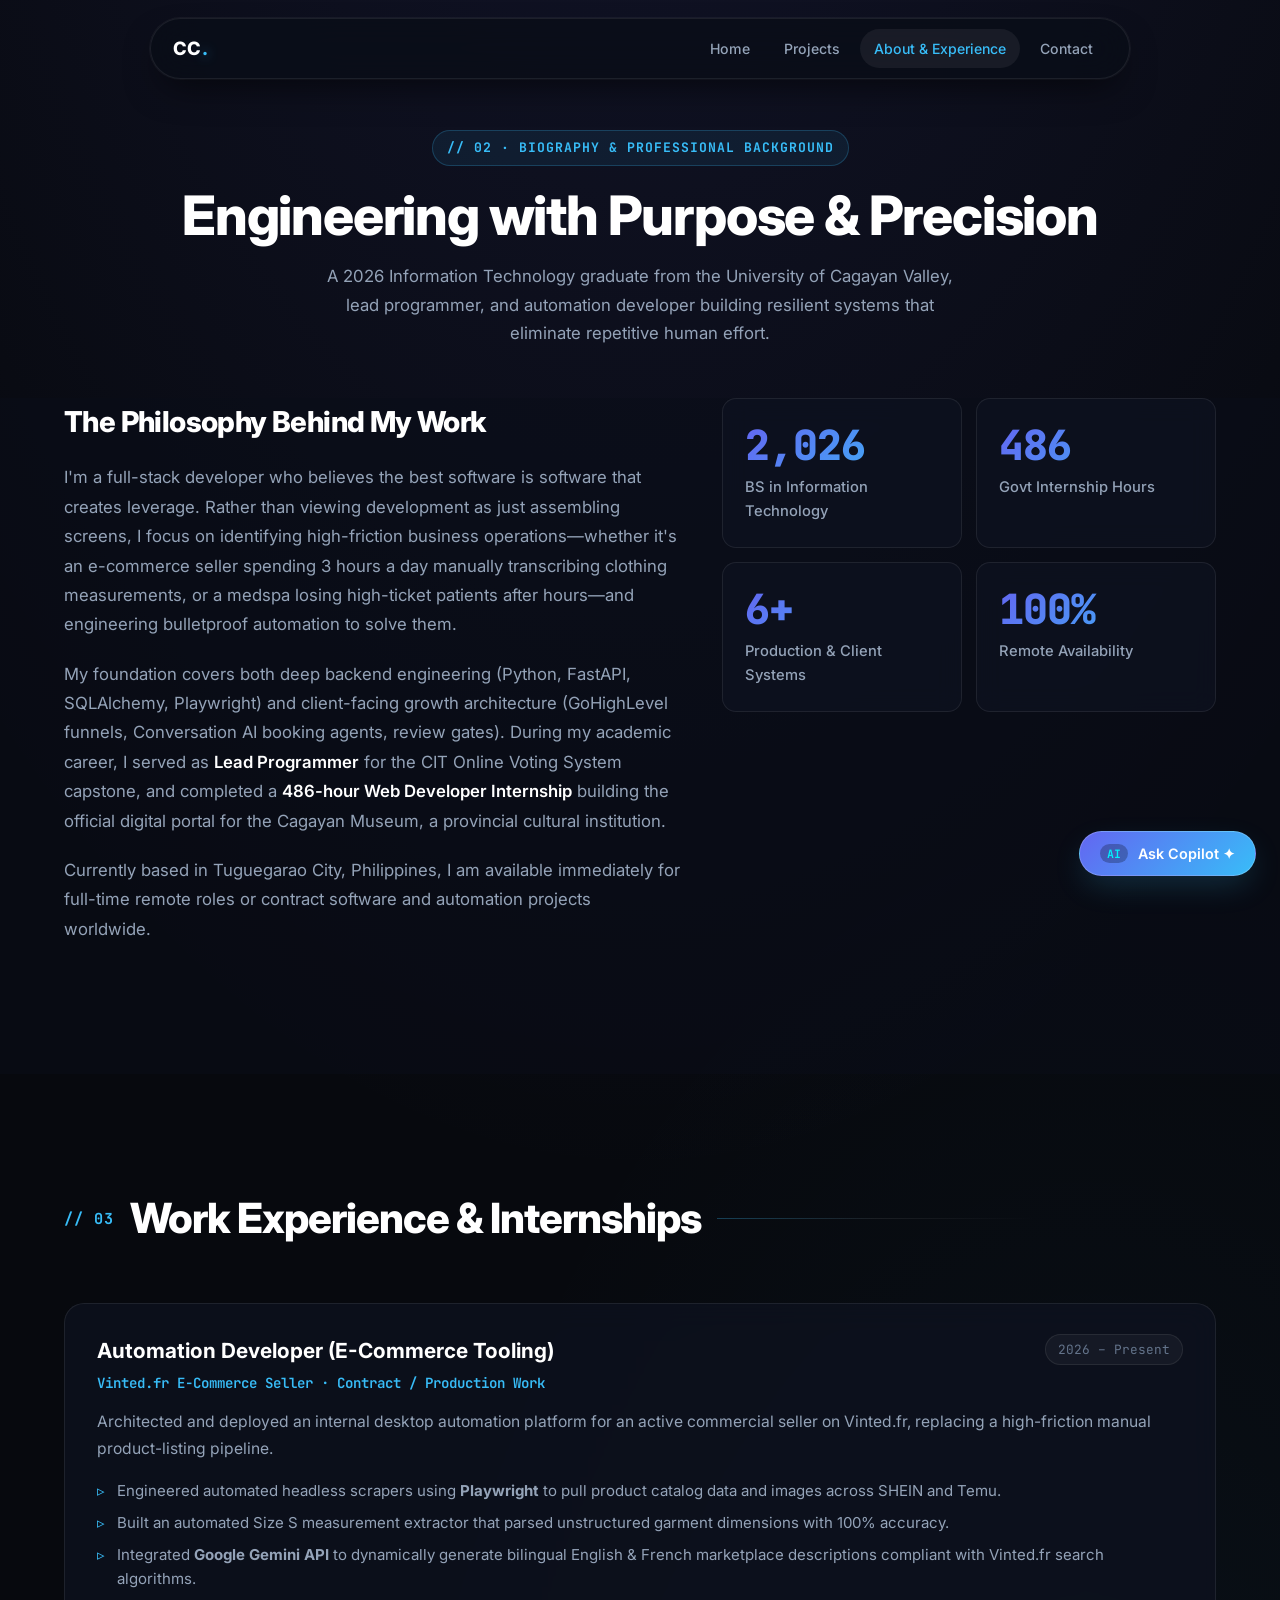
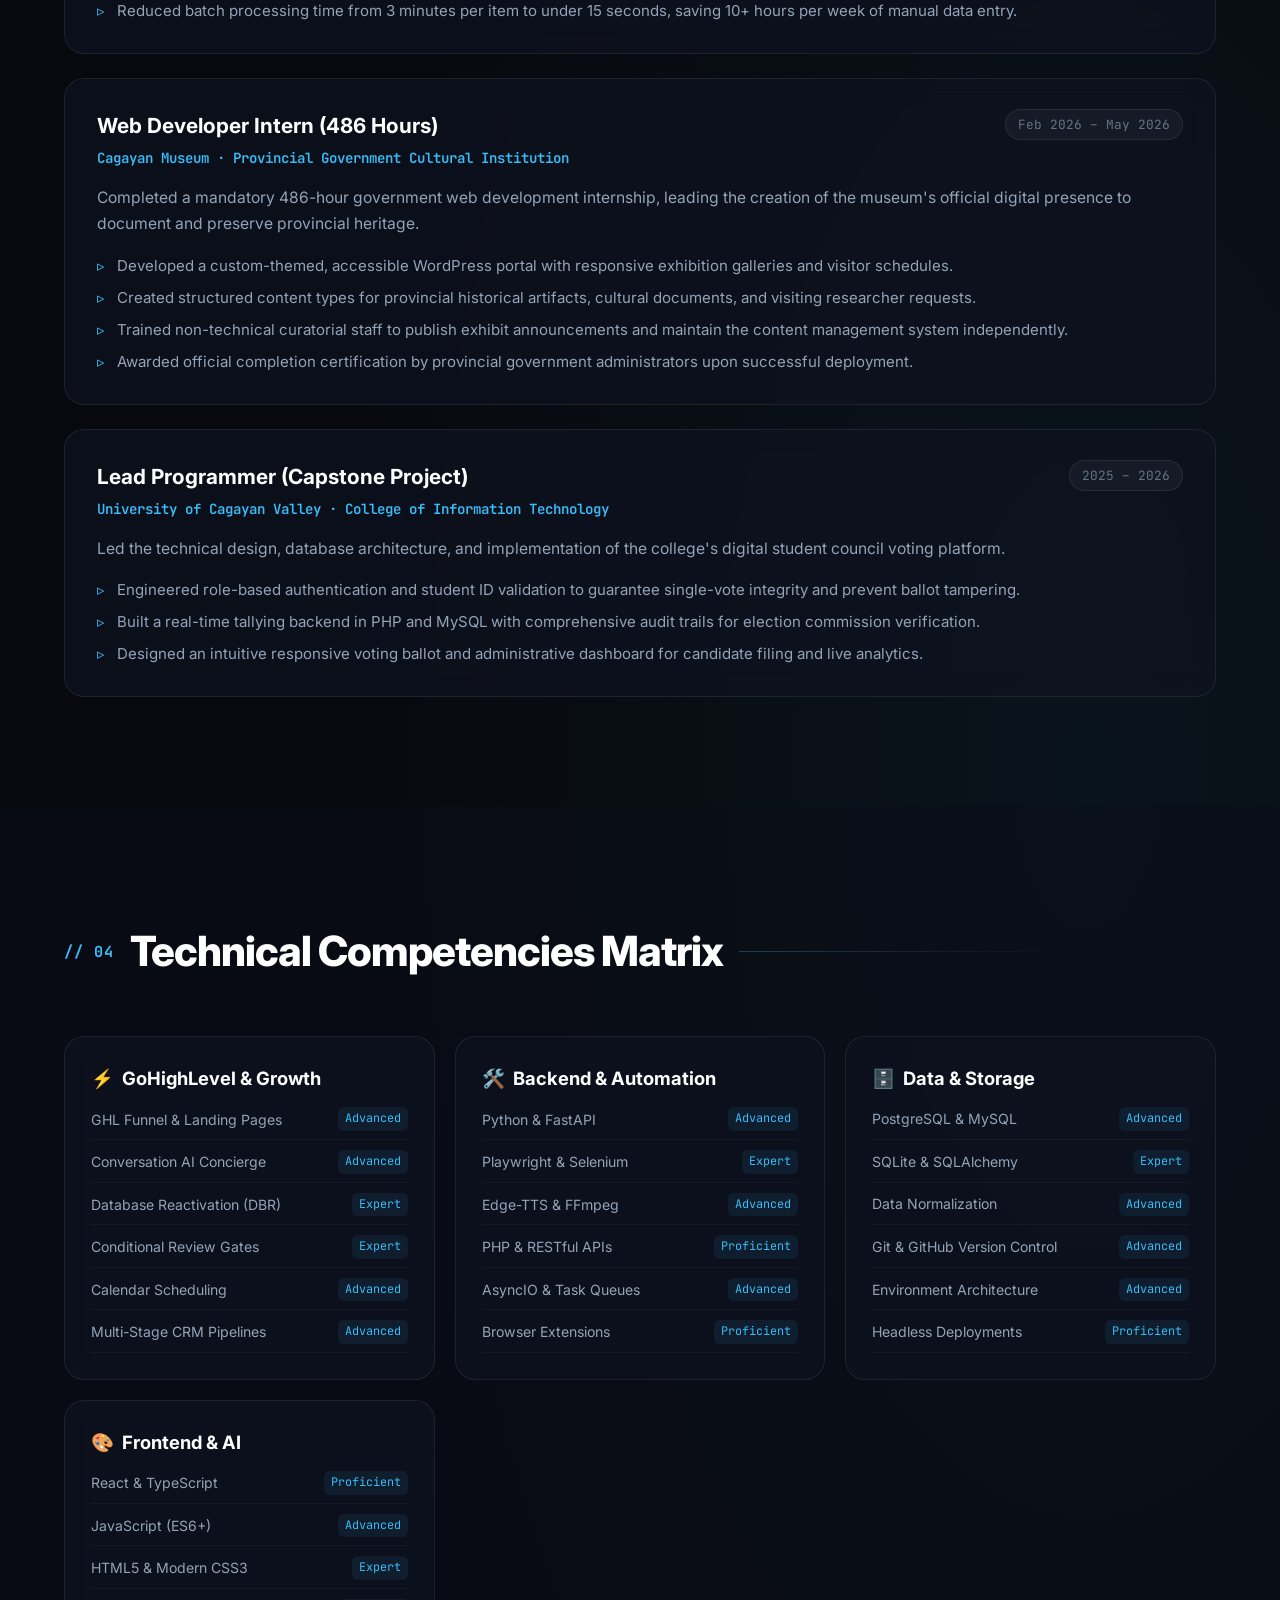
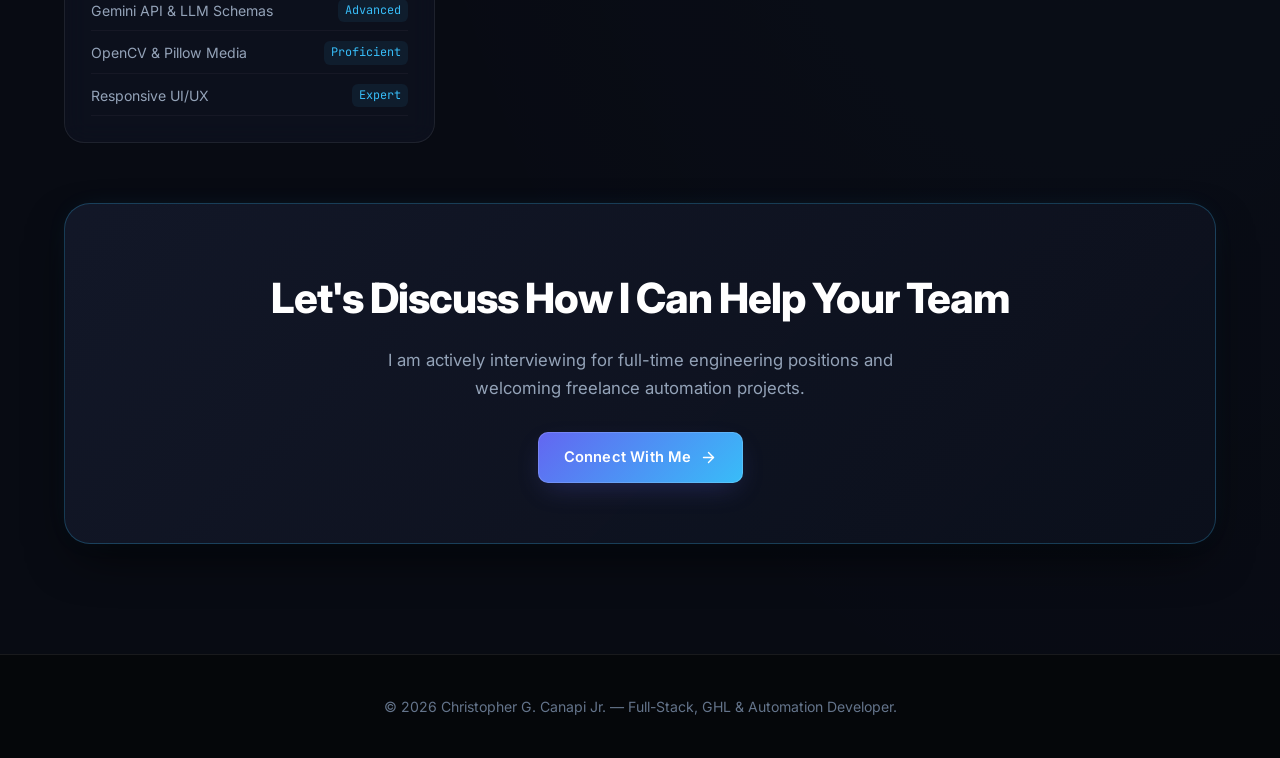
==== commit 777bc1db: "Fix AI Copilot drawer close behavior and expand question answering engine across all pages" ====
--- a/about.html
+++ b/about.html
@@ -254,6 +254,43 @@
   </div>
 </footer>
 
+<!-- Floating AI Copilot Widget -->
+<div class="assistant-widget" data-ai-widget>
+  <div class="assistant-chat" id="assistantChat" data-ai-chat role="dialog" aria-label="Ask me about my work" hidden>
+    <div class="assistant-chat__head">
+      <div>
+        <span class="assistant-chat__avatar">AI</span>
+        <div><strong>Ask me about my work</strong><small>Answers in Christopher's voice</small></div>
+      </div>
+      <div class="assistant-chat__actions">
+        <span class="assistant-chat__online">Online</span>
+        <button class="assistant-chat__close" type="button" data-ai-close aria-label="Close AI chat">&times;</button>
+      </div>
+    </div>
+    <div class="assistant-chat__suggestions" aria-label="Suggested questions">
+      <button type="button" data-ai-question="Tell me about yourself">About Christopher</button>
+      <button type="button" data-ai-question="What GoHighLevel builds have you completed?">GHL builds</button>
+      <button type="button" data-ai-question="How does your AI Video Pipeline work?">Video Pipeline</button>
+      <button type="button" data-ai-question="Why should someone hire you?">Why hire me?</button>
+    </div>
+    <div class="assistant-chat__messages" data-ai-messages aria-live="polite" aria-label="Conversation">
+      <div class="assistant-message assistant-message--bot">
+        Hi! I'm Christopher's AI copilot. Ask me anything about his background, GoHighLevel systems, AI video pipeline, automation tools, or availability!
+      </div>
+    </div>
+    <form class="assistant-chat__form" data-ai-form>
+      <label class="sr-only" for="assistantQuestion">Ask me a question about my work</label>
+      <input id="assistantQuestion" data-ai-input type="text" maxlength="400" autocomplete="off" placeholder="Ask about GHL, pipelines, or skills..." required>
+      <button type="submit" aria-label="Send question">Send</button>
+    </form>
+    <p class="assistant-chat__note" data-ai-note>This AI uses Christopher's approved portfolio facts.</p>
+  </div>
+  <button class="assistant-launcher" type="button" data-ai-toggle aria-controls="assistantChat" aria-expanded="false" aria-label="Open AI chat">
+    <span class="assistant-launcher__badge">AI</span>
+    <span>Ask Copilot ✦</span>
+  </button>
+</div>
+
 <button class="to-top" id="toTop" aria-label="Scroll to top" type="button">
   <svg viewBox="0 0 24 24" fill="none" stroke="currentColor" stroke-width="2.4" stroke-linecap="round" stroke-linejoin="round"><polyline points="18 15 12 9 6 15"/></svg>
 </button>
--- a/styles.css
+++ b/styles.css
@@ -1244,6 +1244,12 @@
   overflow: hidden;
   animation: chatSlideUp 0.3s var(--ease-spring);
 }
+.assistant-chat[hidden] {
+  display: none !important;
+}
+.assistant-chat:not([hidden]) {
+  display: flex !important;
+}
 @keyframes chatSlideUp {
   from { opacity: 0; transform: translateY(16px) scale(0.96); }
   to { opacity: 1; transform: translateY(0) scale(1); }
@@ -1307,18 +1313,22 @@
   box-shadow: 0 0 6px var(--emerald);
 }
 .assistant-chat__close {
-  width: 28px;
-  height: 28px;
+  width: 32px;
+  height: 32px;
   border-radius: 50%;
   display: flex;
   align-items: center;
   justify-content: center;
-  font-size: 1.2rem;
-  color: var(--text-dim);
+  font-size: 1.3rem;
+  color: var(--text-dim);
+  cursor: pointer;
+  pointer-events: auto;
+  border: 1px solid transparent;
   transition: all 0.2s ease;
 }
 .assistant-chat__close:hover {
-  background: rgba(255, 255, 255, 0.1);
+  background: rgba(255, 255, 255, 0.12);
+  border-color: rgba(255, 255, 255, 0.2);
   color: #fff;
 }
 
